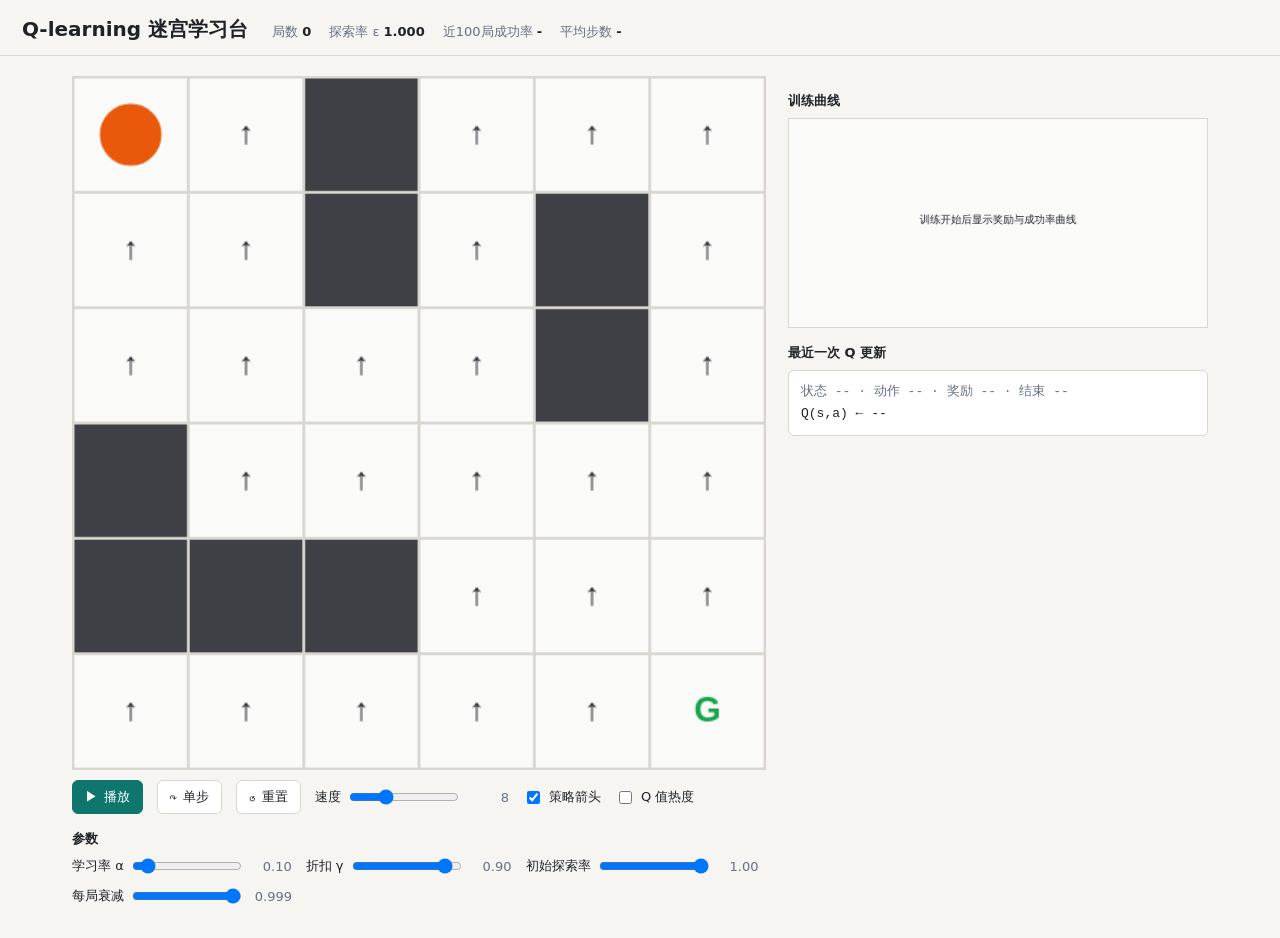
==== index.html @ a56f2b04 "网页文件移至根目录，准备发布GitHub Pages" ====
<!doctype html>
<html lang="zh-CN">
<head>
  <meta charset="utf-8">
  <meta name="viewport" content="width=device-width, initial-scale=1">
  <title>Q-learning 迷宫学习台</title>
  <link rel="stylesheet" href="style.css">
</head>
<body>
  <header class="topbar">
    <h1>Q-learning 迷宫学习台</h1>
    <div class="stats">
      <span>局数 <b id="statEpisode">0</b></span>
      <span>探索率 ε <b id="statEpsilon">1.000</b></span>
      <span>近100局成功率 <b id="statSuccess">-</b></span>
      <span>平均步数 <b id="statSteps">-</b></span>
    </div>
  </header>

  <main class="layout">
    <section class="stage" aria-label="迷宫训练区">
      <canvas id="maze" width="480" height="480" aria-label="迷宫与智能体位置">迷宫与智能体位置</canvas>
      <div class="controls">
        <button type="button" id="playBtn" class="btn btn-primary" aria-label="播放或暂停训练">
          <span aria-hidden="true" id="playIcon">▶</span><span id="playLabel">播放</span>
        </button>
        <button type="button" id="stepBtn" class="btn" aria-label="单步执行一次动作">
          <span aria-hidden="true">↷</span>单步
        </button>
        <button type="button" id="resetBtn" class="btn" aria-label="重置训练">
          <span aria-hidden="true">↺</span>重置
        </button>
        <label class="param">速度 <input type="range" id="speed" min="1" max="24" value="8"><span id="speedVal">8</span></label>
        <label class="check"><input type="checkbox" id="showPolicy" checked>策略箭头</label>
        <label class="check"><input type="checkbox" id="showQ">Q 值热度</label>
      </div>

      <h2 class="section-title">参数</h2>
      <div class="controls params">
        <label class="param">学习率 α <input type="range" id="alpha" min="0.01" max="1" step="0.01" value="0.1"><span id="alphaVal">0.10</span></label>
        <label class="param">折扣 γ <input type="range" id="gamma" min="0" max="0.99" step="0.01" value="0.9"><span id="gammaVal">0.90</span></label>
        <label class="param">初始探索率 <input type="range" id="epsilonStart" min="0.05" max="1" step="0.05" value="1"><span id="epsilonStartVal">1.00</span></label>
        <label class="param">每局衰减 <input type="range" id="epsilonDecay" min="0.9" max="1" step="0.001" value="0.999"><span id="epsilonDecayVal">0.999</span></label>
      </div>
    </section>

    <aside class="side" aria-label="学习曲线与更新信息">
      <h2 class="section-title">训练曲线</h2>
      <canvas id="curves" width="480" height="240" aria-label="奖励与成功率训练曲线">奖励与成功率训练曲线</canvas>
      <h2 class="section-title">最近一次 Q 更新</h2>
      <div class="formula-box">
        <div id="lastLine">状态 -- · 动作 -- · 奖励 -- · 结束 --</div>
        <div id="formulaLine">Q(s,a) ← --</div>
      </div>
    </aside>
  </main>

  <script src="app.js"></script>
</body>
</html>
---- style.css ----
:root {
  --bg: #f6f5f2;
  --surface: #ffffff;
  --ink: #1f2328;
  --muted: #667085;
  --line: #d9d6d0;
  --teal: #0f766e;
  --primary-fg: #ffffff;
  --blue: #2563eb;
  --green: #16a34a;
  --orange: #ea580c;
  --wall: #3f3f46;
  --free: #fafaf9;
}

@media (prefers-color-scheme: dark) {
  :root {
    --bg: #15171c;
    --surface: #1e2128;
    --ink: #e8eaed;
    --muted: #a0a7b2;
    --line: #3a3f49;
    --teal: #2dd4bf;
    --primary-fg: #04211f;
    --blue: #7aa2ff;
    --green: #4ade80;
    --orange: #fb923c;
    --wall: #272a31;
    --free: #1b1e24;
  }
}

* {
  box-sizing: border-box;
}

body {
  margin: 0;
  background: var(--bg);
  color: var(--ink);
  font-family: system-ui, "Microsoft YaHei", "PingFang SC", sans-serif;
}

.topbar {
  display: flex;
  flex-wrap: wrap;
  align-items: baseline;
  gap: 8px 24px;
  padding: 16px 22px 12px;
  border-bottom: 1px solid var(--line);
}

h1 {
  margin: 0;
  font-size: 20px;
  font-weight: 600;
}

.stats {
  display: flex;
  flex-wrap: wrap;
  gap: 6px 18px;
  font-size: 13px;
  color: var(--muted);
}

.stats b {
  color: var(--ink);
  font-weight: 600;
}

.layout {
  display: grid;
  grid-template-columns: minmax(0, 1fr) minmax(300px, 420px);
  gap: 22px;
  max-width: 1180px;
  margin: 0 auto;
  padding: 20px 22px 32px;
}

canvas {
  display: block;
  width: 100%;
  height: auto;
  border: 1px solid var(--line);
  background: var(--free);
}

#maze {
  aspect-ratio: 1 / 1;
}

#curves {
  aspect-ratio: 2 / 1;
}

.controls {
  display: flex;
  flex-wrap: wrap;
  align-items: center;
  gap: 10px 14px;
  margin-top: 10px;
}

.params {
  margin-top: 6px;
}

.btn {
  display: inline-flex;
  align-items: center;
  gap: 6px;
  padding: 7px 12px;
  border: 1px solid var(--line);
  border-radius: 6px;
  background: var(--surface);
  color: var(--ink);
  font-size: 13px;
  cursor: pointer;
}

.btn-primary {
  background: var(--teal);
  border-color: var(--teal);
  color: var(--primary-fg);
}

.param,
.check {
  display: inline-flex;
  align-items: center;
  gap: 6px;
  font-size: 13px;
  white-space: nowrap;
}

input[type="range"] {
  width: 110px;
}

.param span {
  color: var(--muted);
  font-variant-numeric: tabular-nums;
  min-width: 42px;
  text-align: right;
}

.section-title {
  font-size: 13px;
  font-weight: 600;
  margin: 16px 0 8px;
}

.formula-box {
  border: 1px solid var(--line);
  border-radius: 6px;
  background: var(--surface);
  padding: 10px 12px;
  font-family: ui-monospace, Consolas, monospace;
  font-size: 13px;
  line-height: 1.7;
}

.formula-box div:first-child {
  color: var(--muted);
}

.formula-box b {
  color: var(--teal);
}

@media (max-width: 860px) {
  .layout {
    grid-template-columns: 1fr;
  }
}
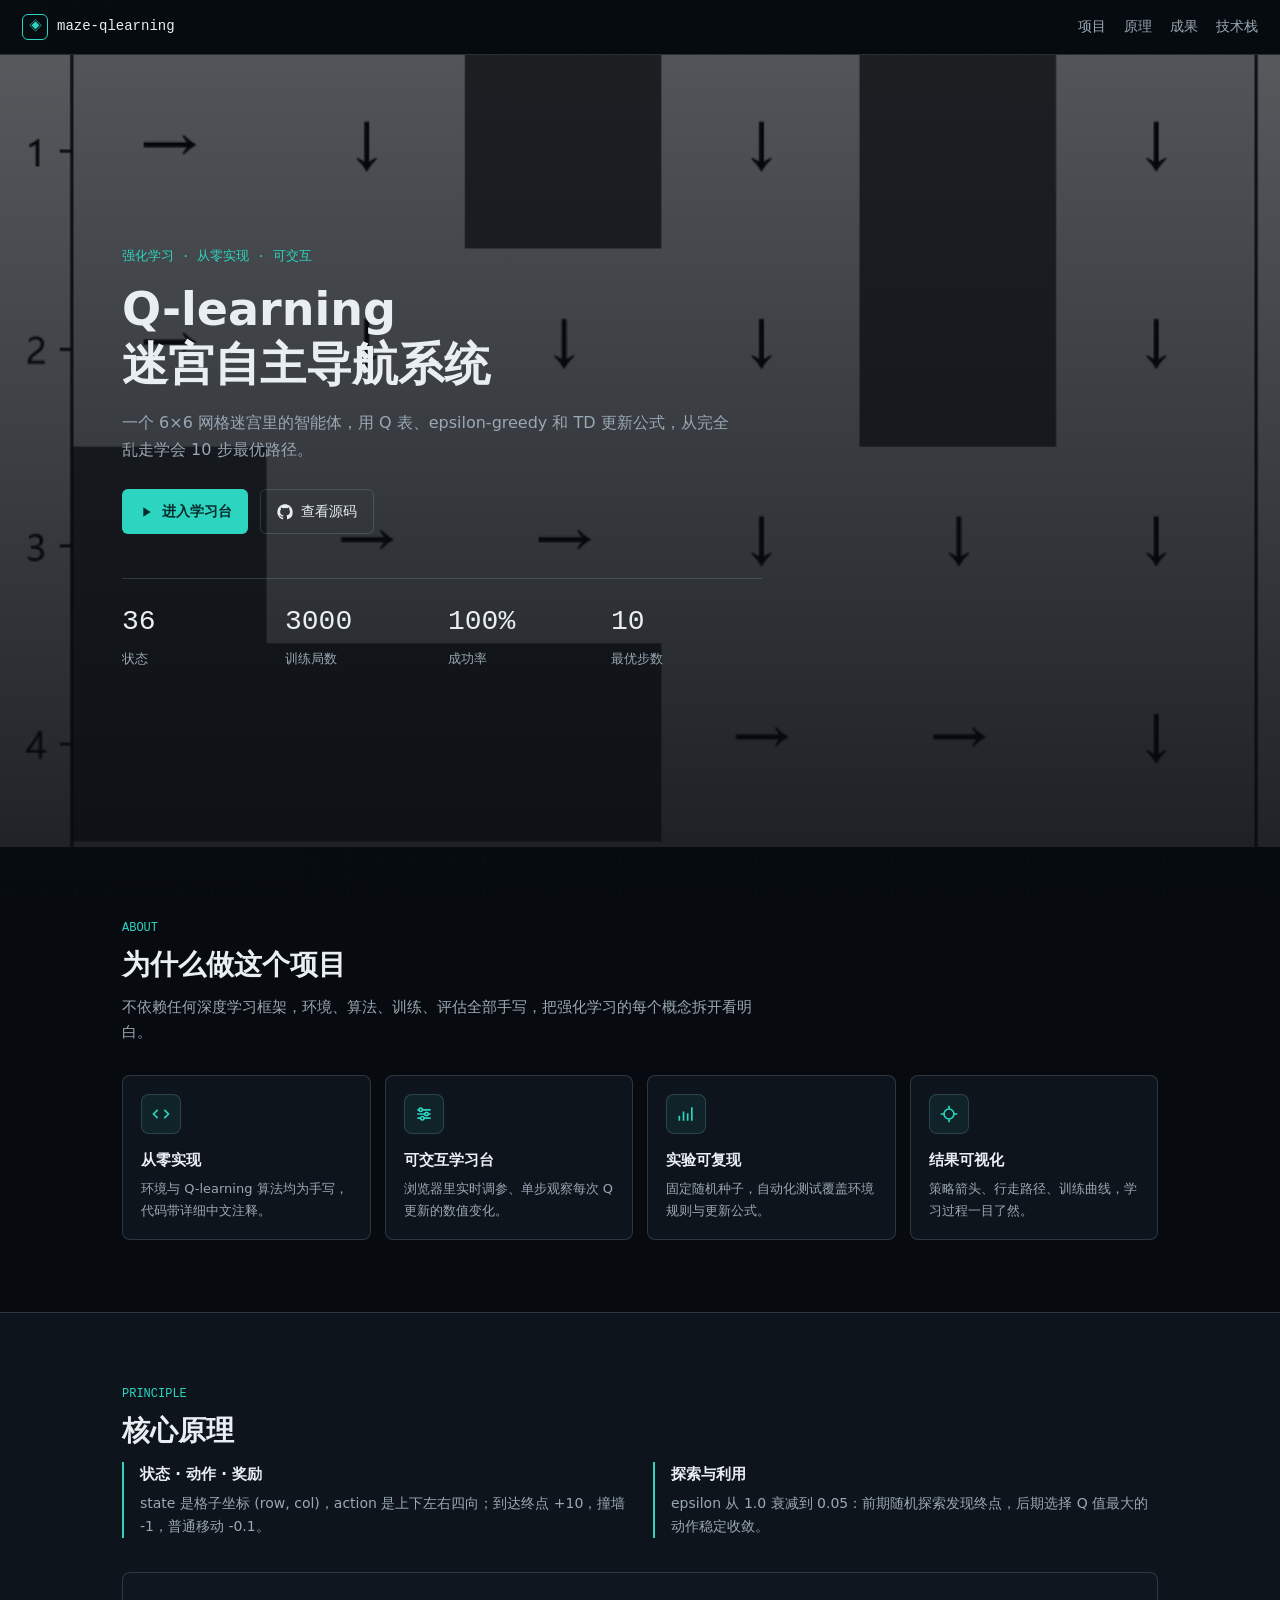
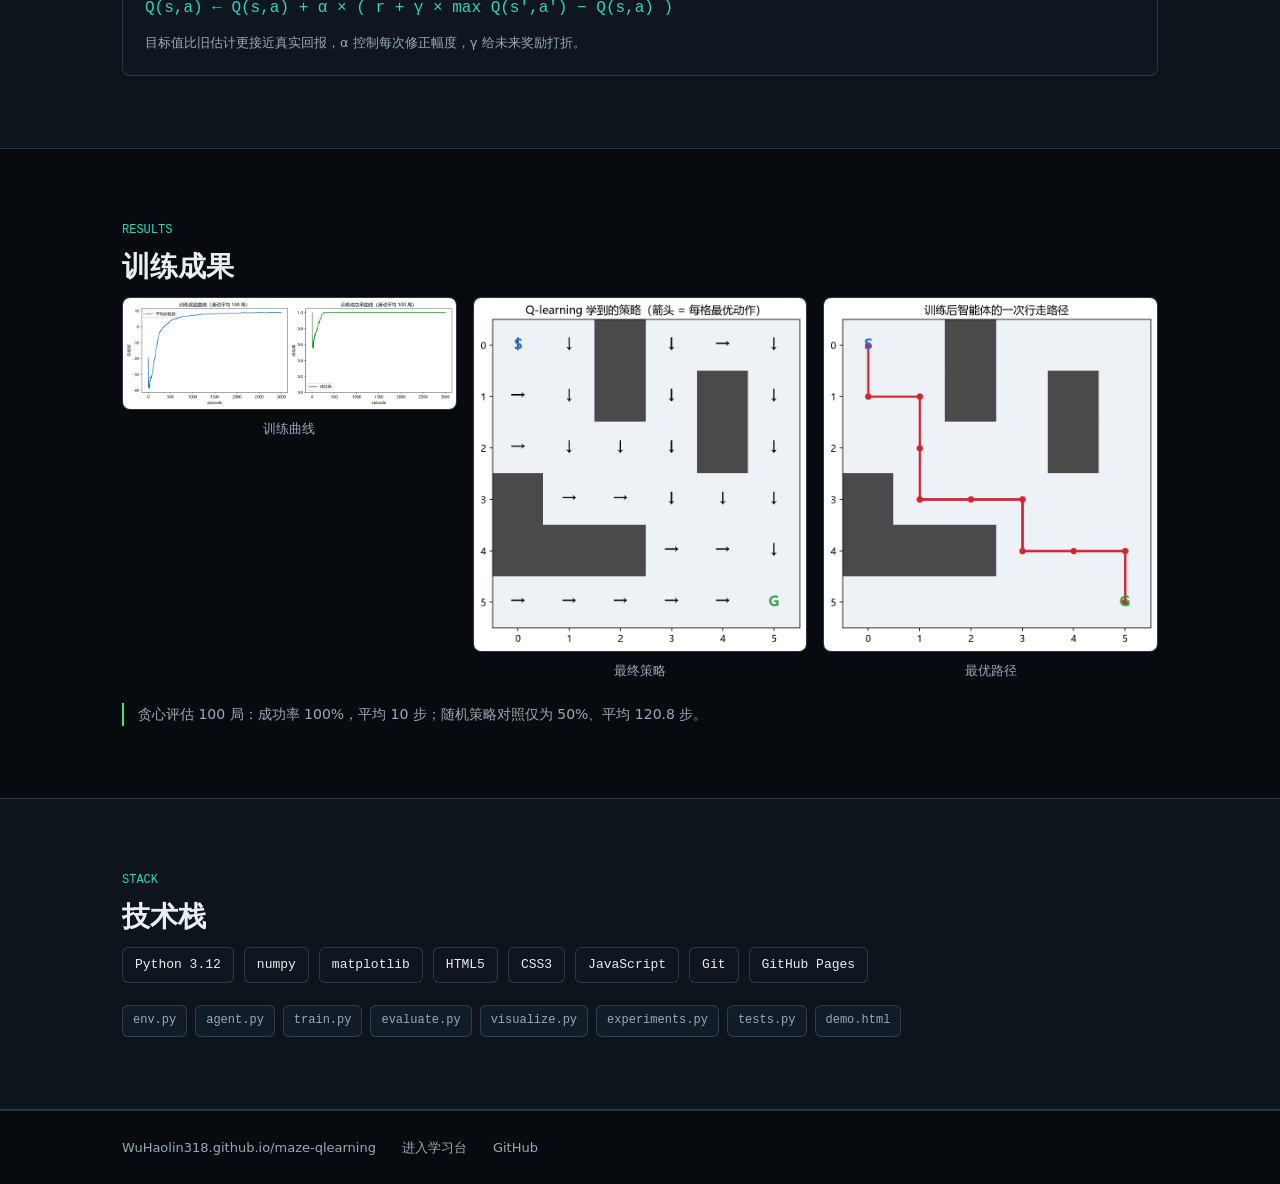
==== commit 897bc4e5: "新增科技风项目介绍首页，学习台移至demo" ====
--- a/index.html
+++ b/index.html
@@ -3,58 +3,162 @@
 <head>
   <meta charset="utf-8">
   <meta name="viewport" content="width=device-width, initial-scale=1">
-  <title>Q-learning 迷宫学习台</title>
-  <link rel="stylesheet" href="style.css">
+  <title>Q-learning 迷宫自主导航系统</title>
+  <meta name="description" content="一个从零实现的 Q-learning 迷宫自主导航项目：状态、动作、奖励、Q 表、epsilon-greedy、可视化与参数实验。">
+  <link rel="stylesheet" href="intro.css">
 </head>
 <body>
-  <header class="topbar">
-    <h1>Q-learning 迷宫学习台</h1>
-    <div class="stats">
-      <span>局数 <b id="statEpisode">0</b></span>
-      <span>探索率 ε <b id="statEpsilon">1.000</b></span>
-      <span>近100局成功率 <b id="statSuccess">-</b></span>
-      <span>平均步数 <b id="statSteps">-</b></span>
-    </div>
+  <canvas id="grid-bg" aria-hidden="true"></canvas>
+
+  <header class="site-head">
+    <a class="brand" href="index.html">
+      <span class="brand-mark" aria-hidden="true">◈</span>
+      <span>maze-qlearning</span>
+    </a>
+    <nav aria-label="页面导航">
+      <a href="#about">项目</a>
+      <a href="#principle">原理</a>
+      <a href="#results">成果</a>
+      <a href="#stack">技术栈</a>
+    </nav>
   </header>
 
-  <main class="layout">
-    <section class="stage" aria-label="迷宫训练区">
-      <canvas id="maze" width="480" height="480" aria-label="迷宫与智能体位置">迷宫与智能体位置</canvas>
-      <div class="controls">
-        <button type="button" id="playBtn" class="btn btn-primary" aria-label="播放或暂停训练">
-          <span aria-hidden="true" id="playIcon">▶</span><span id="playLabel">播放</span>
-        </button>
-        <button type="button" id="stepBtn" class="btn" aria-label="单步执行一次动作">
-          <span aria-hidden="true">↷</span>单步
-        </button>
-        <button type="button" id="resetBtn" class="btn" aria-label="重置训练">
-          <span aria-hidden="true">↺</span>重置
-        </button>
-        <label class="param">速度 <input type="range" id="speed" min="1" max="24" value="8"><span id="speedVal">8</span></label>
-        <label class="check"><input type="checkbox" id="showPolicy" checked>策略箭头</label>
-        <label class="check"><input type="checkbox" id="showQ">Q 值热度</label>
-      </div>
-
-      <h2 class="section-title">参数</h2>
-      <div class="controls params">
-        <label class="param">学习率 α <input type="range" id="alpha" min="0.01" max="1" step="0.01" value="0.1"><span id="alphaVal">0.10</span></label>
-        <label class="param">折扣 γ <input type="range" id="gamma" min="0" max="0.99" step="0.01" value="0.9"><span id="gammaVal">0.90</span></label>
-        <label class="param">初始探索率 <input type="range" id="epsilonStart" min="0.05" max="1" step="0.05" value="1"><span id="epsilonStartVal">1.00</span></label>
-        <label class="param">每局衰减 <input type="range" id="epsilonDecay" min="0.9" max="1" step="0.001" value="0.999"><span id="epsilonDecayVal">0.999</span></label>
+  <main>
+    <section class="hero" id="top">
+      <div class="hero-inner">
+        <p class="eyebrow">强化学习 · 从零实现 · 可交互</p>
+        <h1>Q-learning<br>迷宫自主导航系统</h1>
+        <p class="lead">一个 6×6 网格迷宫里的智能体，用 Q 表、epsilon-greedy 和 TD 更新公式，从完全乱走学会 10 步最优路径。</p>
+        <div class="cta-row">
+          <a class="btn btn-primary" href="demo.html">
+            <svg viewBox="0 0 24 24" fill="currentColor" aria-hidden="true"><path d="M8 5v14l11-7z"/></svg>
+            进入学习台
+          </a>
+          <a class="btn btn-ghost" href="https://github.com/WuHaolin318/maze-qlearning">
+            <svg viewBox="0 0 24 24" fill="currentColor" aria-hidden="true"><path d="M12 .5C5.65.5.5 5.65.5 12c0 5.08 3.29 9.39 7.86 10.91.58.11.79-.25.79-.56v-2.17c-3.2.7-3.87-1.36-3.87-1.36-.53-1.34-1.29-1.7-1.29-1.7-1.05-.72.08-.71.08-.71 1.16.08 1.77 1.19 1.77 1.19 1.03 1.77 2.7 1.26 3.36.96.1-.75.4-1.26.73-1.55-2.55-.29-5.23-1.28-5.23-5.68 0-1.26.45-2.29 1.19-3.1-.12-.29-.52-1.46.11-3.05 0 0 .97-.31 3.18 1.18a11.1 11.1 0 0 1 5.8 0c2.2-1.49 3.17-1.18 3.17-1.18.63 1.59.23 2.76.11 3.05.74.81 1.19 1.84 1.19 3.1 0 4.41-2.69 5.38-5.25 5.66.41.35.77 1.05.77 2.12v3.14c0 .31.21.68.8.56A10.52 10.52 0 0 0 23.5 12C23.5 5.65 18.35.5 12 .5z"/></svg>
+            查看源码
+          </a>
+        </div>
+        <div class="hero-stats" aria-label="项目关键数据">
+          <div><b data-count="36">0</b><span>状态</span></div>
+          <div><b data-count="3000">0</b><span>训练局数</span></div>
+          <div><b data-count="100" data-suffix="%">0</b><span>成功率</span></div>
+          <div><b data-count="10">0</b><span>最优步数</span></div>
+        </div>
       </div>
     </section>
 
-    <aside class="side" aria-label="学习曲线与更新信息">
-      <h2 class="section-title">训练曲线</h2>
-      <canvas id="curves" width="480" height="240" aria-label="奖励与成功率训练曲线">奖励与成功率训练曲线</canvas>
-      <h2 class="section-title">最近一次 Q 更新</h2>
-      <div class="formula-box">
-        <div id="lastLine">状态 -- · 动作 -- · 奖励 -- · 结束 --</div>
-        <div id="formulaLine">Q(s,a) ← --</div>
+    <section class="band" id="about">
+      <div class="container">
+        <p class="kicker">ABOUT</p>
+        <h2>为什么做这个项目</h2>
+        <p class="section-lead">不依赖任何深度学习框架，环境、算法、训练、评估全部手写，把强化学习的每个概念拆开看明白。</p>
+        <div class="feature-grid">
+          <article class="feature reveal">
+            <div class="feature-icon" aria-hidden="true">
+              <svg viewBox="0 0 24 24" fill="none" stroke="currentColor" stroke-width="2"><path d="m8 7-5 5 5 5M16 7l5 5-5 5"/></svg>
+            </div>
+            <h3>从零实现</h3>
+            <p>环境与 Q-learning 算法均为手写，代码带详细中文注释。</p>
+          </article>
+          <article class="feature reveal">
+            <div class="feature-icon" aria-hidden="true">
+              <svg viewBox="0 0 24 24" fill="none" stroke="currentColor" stroke-width="2"><path d="M4 7h16M4 12h16M4 17h16"/><circle cx="8" cy="7" r="2" fill="var(--bg)"/><circle cx="15" cy="12" r="2" fill="var(--bg)"/><circle cx="10" cy="17" r="2" fill="var(--bg)"/></svg>
+            </div>
+            <h3>可交互学习台</h3>
+            <p>浏览器里实时调参、单步观察每次 Q 更新的数值变化。</p>
+          </article>
+          <article class="feature reveal">
+            <div class="feature-icon" aria-hidden="true">
+              <svg viewBox="0 0 24 24" fill="none" stroke="currentColor" stroke-width="2"><path d="M4 20v-6M9 20V9M14 20v-9M19 20V4"/></svg>
+            </div>
+            <h3>实验可复现</h3>
+            <p>固定随机种子，自动化测试覆盖环境规则与更新公式。</p>
+          </article>
+          <article class="feature reveal">
+            <div class="feature-icon" aria-hidden="true">
+              <svg viewBox="0 0 24 24" fill="none" stroke="currentColor" stroke-width="2"><path d="M12 2v4M12 18v4M2 12h4M18 12h4M12 6a6 6 0 0 0 0 12 6 6 0 0 0 0-12z"/></svg>
+            </div>
+            <h3>结果可视化</h3>
+            <p>策略箭头、行走路径、训练曲线，学习过程一目了然。</p>
+          </article>
+        </div>
       </div>
-    </aside>
+    </section>
+
+    <section class="band band-alt" id="principle">
+      <div class="container">
+        <p class="kicker">PRINCIPLE</p>
+        <h2>核心原理</h2>
+        <div class="principle-grid">
+          <div class="principle reveal">
+            <h3>状态 · 动作 · 奖励</h3>
+            <p>state 是格子坐标 (row, col)，action 是上下左右四向；到达终点 +10，撞墙 -1，普通移动 -0.1。</p>
+          </div>
+          <div class="principle reveal">
+            <h3>探索与利用</h3>
+            <p>epsilon 从 1.0 衰减到 0.05：前期随机探索发现终点，后期选择 Q 值最大的动作稳定收敛。</p>
+          </div>
+        </div>
+        <div class="formula reveal" aria-label="Q 值更新公式">
+          <code>Q(s,a) ← Q(s,a) + α × ( r + γ × max Q(s′,a′) − Q(s,a) )</code>
+          <p>目标值比旧估计更接近真实回报，α 控制每次修正幅度，γ 给未来奖励打折。</p>
+        </div>
+      </div>
+    </section>
+
+    <section class="band" id="results">
+      <div class="container">
+        <p class="kicker">RESULTS</p>
+        <h2>训练成果</h2>
+        <div class="gallery">
+          <figure class="reveal">
+            <img src="results/training_curves.png" alt="训练奖励与成功率曲线">
+            <figcaption>训练曲线</figcaption>
+          </figure>
+          <figure class="reveal">
+            <img src="results/policy.png" alt="最终策略箭头图">
+            <figcaption>最终策略</figcaption>
+          </figure>
+          <figure class="reveal">
+            <img src="results/path.png" alt="智能体行走路径">
+            <figcaption>最优路径</figcaption>
+          </figure>
+        </div>
+        <p class="gallery-note">贪心评估 100 局：成功率 100%，平均 10 步；随机策略对照仅为 50%、平均 120.8 步。</p>
+      </div>
+    </section>
+
+    <section class="band band-alt" id="stack">
+      <div class="container">
+        <p class="kicker">STACK</p>
+        <h2>技术栈</h2>
+        <div class="chips">
+          <span>Python 3.12</span>
+          <span>numpy</span>
+          <span>matplotlib</span>
+          <span>HTML5</span>
+          <span>CSS3</span>
+          <span>JavaScript</span>
+          <span>Git</span>
+          <span>GitHub Pages</span>
+        </div>
+        <div class="file-list" aria-label="项目文件结构">
+          <code>env.py</code><code>agent.py</code><code>train.py</code><code>evaluate.py</code>
+          <code>visualize.py</code><code>experiments.py</code><code>tests.py</code><code>demo.html</code>
+        </div>
+      </div>
+    </section>
   </main>
 
-  <script src="app.js"></script>
+  <footer class="site-foot">
+    <div class="container">
+      <a href="https://WuHaolin318.github.io/maze-qlearning/">WuHaolin318.github.io/maze-qlearning</a>
+      <a href="demo.html">进入学习台</a>
+      <a href="https://github.com/WuHaolin318/maze-qlearning">GitHub</a>
+    </div>
+  </footer>
+
+  <script src="intro.js"></script>
 </body>
 </html>
--- a/intro.css
+++ b/intro.css
@@ -0,0 +1,487 @@
+:root {
+  --bg: #070b10;
+  --bg-soft: #0d141b;
+  --panel: rgba(17, 24, 32, 0.78);
+  --ink: #e9eef3;
+  --muted: #9aa8b4;
+  --line: rgba(148, 184, 208, 0.22);
+  --teal: #2dd4bf;
+  --blue: #5aa2ff;
+  --green: #4ade80;
+  --orange: #ffa04d;
+  --mono: ui-monospace, "Cascadia Code", Consolas, monospace;
+}
+
+* {
+  box-sizing: border-box;
+}
+
+html {
+  scroll-behavior: smooth;
+}
+
+body {
+  margin: 0;
+  background: var(--bg);
+  color: var(--ink);
+  font-family: system-ui, "Microsoft YaHei", "PingFang SC", sans-serif;
+  line-height: 1.65;
+}
+
+#grid-bg {
+  position: fixed;
+  inset: 0;
+  z-index: -2;
+  width: 100%;
+  height: 100%;
+  opacity: 0.9;
+}
+
+body::before {
+  content: "";
+  position: fixed;
+  inset: 0;
+  z-index: -1;
+  background:
+    linear-gradient(180deg, rgba(7, 11, 16, 0.35), rgba(7, 11, 16, 0.92)),
+    linear-gradient(90deg, rgba(45, 212, 191, 0.05), transparent 40%);
+  pointer-events: none;
+}
+
+.site-head {
+  position: sticky;
+  top: 0;
+  z-index: 10;
+  display: flex;
+  align-items: center;
+  justify-content: space-between;
+  gap: 12px;
+  padding: 14px 22px;
+  border-bottom: 1px solid var(--line);
+  background: rgba(7, 11, 16, 0.82);
+  backdrop-filter: blur(10px);
+}
+
+.brand {
+  display: inline-flex;
+  align-items: center;
+  gap: 9px;
+  color: var(--ink);
+  text-decoration: none;
+  font-family: var(--mono);
+  font-size: 14px;
+}
+
+.brand-mark {
+  display: inline-flex;
+  align-items: center;
+  justify-content: center;
+  width: 26px;
+  height: 26px;
+  border: 1px solid var(--teal);
+  border-radius: 6px;
+  color: var(--teal);
+  font-size: 13px;
+}
+
+.site-head nav {
+  display: flex;
+  flex-wrap: wrap;
+  gap: 4px 18px;
+}
+
+.site-head nav a {
+  color: var(--muted);
+  text-decoration: none;
+  font-size: 14px;
+}
+
+.site-head nav a:hover {
+  color: var(--teal);
+}
+
+.hero {
+  position: relative;
+  min-height: 88vh;
+  display: flex;
+  align-items: center;
+  overflow: hidden;
+  background-image:
+    linear-gradient(180deg, rgba(7, 11, 16, 0.68), rgba(7, 11, 16, 0.9)),
+    url("results/policy.png");
+  background-size: cover;
+  background-position: center;
+}
+
+.hero-inner {
+  position: relative;
+  z-index: 1;
+  width: min(1080px, 100%);
+  margin: 0 auto;
+  padding: 72px 22px 56px;
+}
+
+.eyebrow {
+  margin: 0 0 14px;
+  font-family: var(--mono);
+  font-size: 13px;
+  color: var(--teal);
+}
+
+h1 {
+  margin: 0;
+  font-size: 46px;
+  line-height: 1.2;
+  font-weight: 600;
+}
+
+.lead {
+  max-width: 620px;
+  margin: 18px 0 26px;
+  font-size: 16px;
+  color: var(--muted);
+}
+
+.cta-row {
+  display: flex;
+  flex-wrap: wrap;
+  gap: 12px;
+}
+
+.btn {
+  display: inline-flex;
+  align-items: center;
+  gap: 8px;
+  padding: 10px 16px;
+  border-radius: 6px;
+  font-size: 14px;
+  text-decoration: none;
+}
+
+.btn svg {
+  width: 16px;
+  height: 16px;
+}
+
+.btn-primary {
+  background: var(--teal);
+  color: #062b2a;
+  font-weight: 600;
+}
+
+.btn-primary:hover {
+  filter: brightness(1.08);
+}
+
+.btn-ghost {
+  border: 1px solid var(--line);
+  color: var(--ink);
+}
+
+.btn-ghost:hover {
+  border-color: var(--teal);
+  color: var(--teal);
+}
+
+.hero-stats {
+  display: grid;
+  grid-template-columns: repeat(4, minmax(90px, 1fr));
+  gap: 12px;
+  max-width: 640px;
+  margin-top: 44px;
+  padding-top: 20px;
+  border-top: 1px solid var(--line);
+}
+
+.hero-stats b {
+  display: block;
+  font-family: var(--mono);
+  font-size: 28px;
+  font-weight: 500;
+  color: var(--ink);
+}
+
+.hero-stats span {
+  font-size: 13px;
+  color: var(--muted);
+}
+
+.container {
+  width: min(1080px, 100%);
+  margin: 0 auto;
+  padding: 0 22px;
+}
+
+.band {
+  padding: 72px 0;
+}
+
+.band-alt {
+  background: var(--bg-soft);
+  border-top: 1px solid var(--line);
+  border-bottom: 1px solid var(--line);
+}
+
+.kicker {
+  margin: 0 0 8px;
+  font-family: var(--mono);
+  font-size: 12px;
+  color: var(--teal);
+}
+
+h2 {
+  margin: 0 0 12px;
+  font-size: 28px;
+  line-height: 1.3;
+  font-weight: 600;
+}
+
+.section-lead {
+  max-width: 640px;
+  margin: 0 0 30px;
+  font-size: 15px;
+  color: var(--muted);
+}
+
+.feature-grid {
+  display: grid;
+  grid-template-columns: repeat(4, 1fr);
+  gap: 14px;
+}
+
+.feature {
+  border: 1px solid var(--line);
+  border-radius: 8px;
+  background: var(--panel);
+  padding: 18px;
+  transition: border-color 0.2s ease, transform 0.2s ease;
+}
+
+.feature:hover {
+  border-color: var(--teal);
+  transform: translateY(-3px);
+}
+
+.feature-icon {
+  display: flex;
+  align-items: center;
+  justify-content: center;
+  width: 40px;
+  height: 40px;
+  margin-bottom: 14px;
+  border: 1px solid var(--line);
+  border-radius: 8px;
+  color: var(--teal);
+  background: rgba(45, 212, 191, 0.08);
+}
+
+.feature-icon svg {
+  width: 20px;
+  height: 20px;
+}
+
+.feature h3 {
+  margin: 0 0 6px;
+  font-size: 15px;
+  font-weight: 600;
+}
+
+.feature p {
+  margin: 0;
+  font-size: 13px;
+  color: var(--muted);
+}
+
+.principle-grid {
+  display: grid;
+  grid-template-columns: 1fr 1fr;
+  gap: 26px;
+}
+
+.principle {
+  padding-left: 16px;
+  border-left: 2px solid var(--teal);
+}
+
+.principle h3 {
+  margin: 0 0 6px;
+  font-size: 15px;
+  font-weight: 600;
+}
+
+.principle p {
+  margin: 0;
+  font-size: 14px;
+  color: var(--muted);
+}
+
+.formula {
+  margin-top: 34px;
+  padding: 22px;
+  border: 1px solid var(--line);
+  border-radius: 8px;
+  background: var(--panel);
+}
+
+.formula code {
+  display: block;
+  font-family: var(--mono);
+  font-size: 16px;
+  color: var(--teal);
+  overflow-x: auto;
+}
+
+.formula p {
+  margin: 10px 0 0;
+  font-size: 13px;
+  color: var(--muted);
+}
+
+.gallery {
+  display: grid;
+  grid-template-columns: repeat(3, 1fr);
+  gap: 16px;
+  align-items: start;
+}
+
+.gallery figure {
+  margin: 0;
+}
+
+.gallery img {
+  display: block;
+  width: 100%;
+  height: auto;
+  border: 1px solid var(--line);
+  border-radius: 8px;
+  background: var(--panel);
+}
+
+.gallery figcaption {
+  margin-top: 8px;
+  font-size: 13px;
+  color: var(--muted);
+  text-align: center;
+}
+
+.gallery-note {
+  margin: 22px 0 0;
+  padding-left: 14px;
+  border-left: 2px solid var(--green);
+  font-size: 14px;
+  color: var(--muted);
+}
+
+.chips {
+  display: flex;
+  flex-wrap: wrap;
+  gap: 10px;
+  margin-bottom: 22px;
+}
+
+.chips span {
+  padding: 6px 12px;
+  border: 1px solid var(--line);
+  border-radius: 6px;
+  font-family: var(--mono);
+  font-size: 13px;
+  color: var(--ink);
+  background: var(--panel);
+}
+
+.file-list {
+  display: flex;
+  flex-wrap: wrap;
+  gap: 8px;
+}
+
+.file-list code {
+  padding: 5px 10px;
+  border: 1px solid var(--line);
+  border-radius: 6px;
+  font-family: var(--mono);
+  font-size: 12px;
+  color: var(--muted);
+  background: rgba(90, 162, 255, 0.06);
+}
+
+.site-foot {
+  border-top: 1px solid var(--line);
+  padding: 26px 0;
+}
+
+.site-foot .container {
+  display: flex;
+  flex-wrap: wrap;
+  gap: 10px 26px;
+}
+
+.site-foot a {
+  color: var(--muted);
+  text-decoration: none;
+  font-size: 13px;
+}
+
+.site-foot a:hover {
+  color: var(--teal);
+}
+
+.reveal {
+  opacity: 0;
+  transform: translateY(14px);
+  transition: opacity 0.55s ease, transform 0.55s ease;
+}
+
+.reveal.visible {
+  opacity: 1;
+  transform: none;
+}
+
+@media (max-width: 1024px) {
+  .feature-grid {
+    grid-template-columns: repeat(2, 1fr);
+  }
+}
+
+@media (max-width: 860px) {
+  .site-head {
+    align-items: flex-start;
+    flex-direction: column;
+  }
+
+  .hero {
+    min-height: 0;
+  }
+
+  h1 {
+    font-size: 36px;
+  }
+
+  .hero-stats {
+    grid-template-columns: repeat(2, 1fr);
+  }
+
+  .principle-grid {
+    grid-template-columns: 1fr;
+  }
+
+  .gallery {
+    grid-template-columns: 1fr;
+  }
+}
+
+@media (prefers-reduced-motion: reduce) {
+  html {
+    scroll-behavior: auto;
+  }
+
+  .reveal {
+    opacity: 1;
+    transform: none;
+    transition: none;
+  }
+
+  .feature:hover {
+    transform: none;
+  }
+}
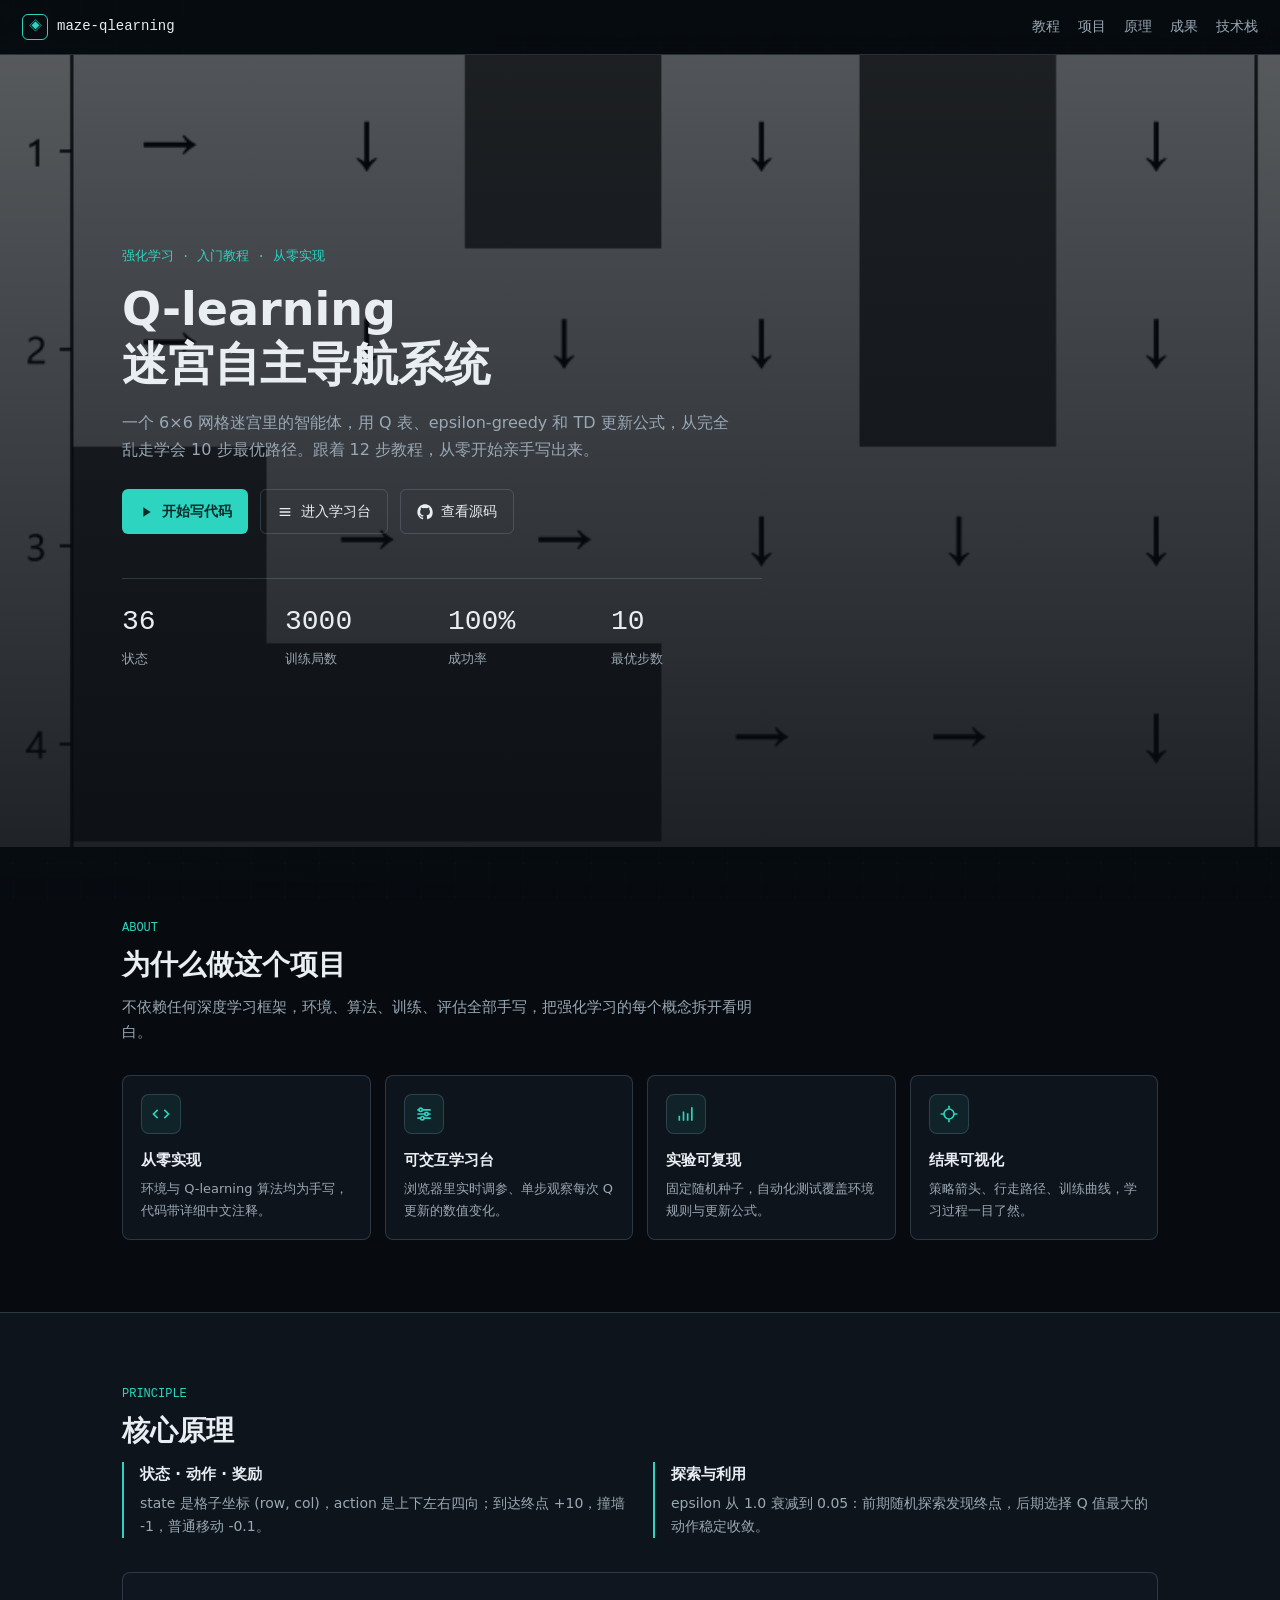
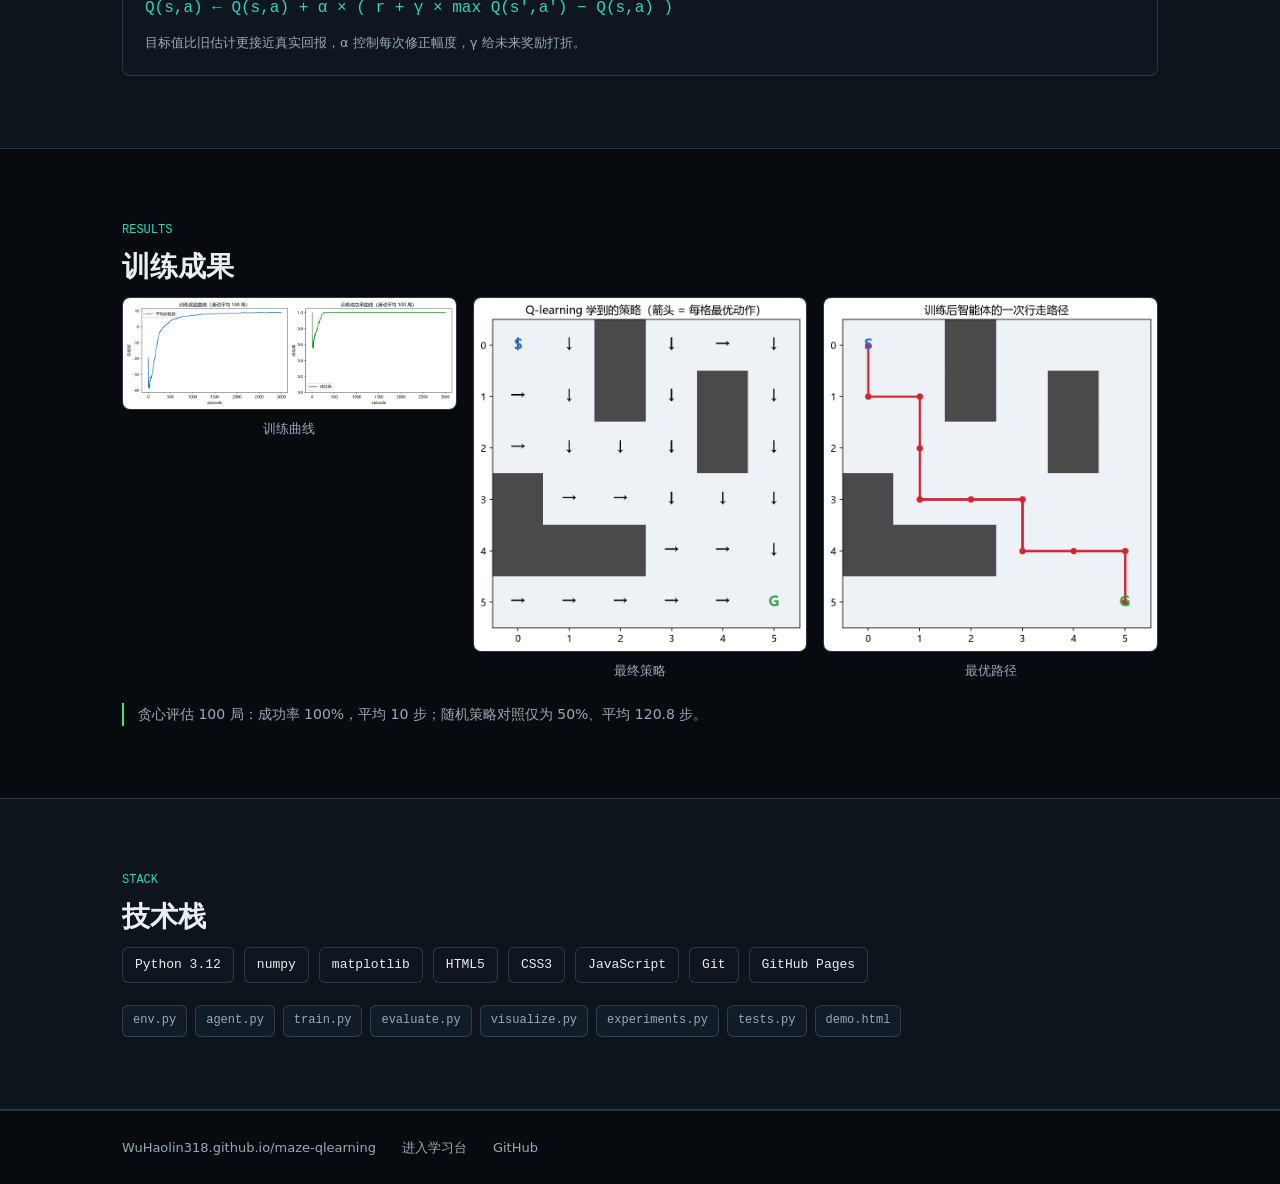
==== commit a45e847f: "新增12步学习教程页，首页改为教程入口" ====
--- a/index.html
+++ b/index.html
@@ -16,6 +16,7 @@
       <span>maze-qlearning</span>
     </a>
     <nav aria-label="页面导航">
+      <a href="tutorial.html">教程</a>
       <a href="#about">项目</a>
       <a href="#principle">原理</a>
       <a href="#results">成果</a>
@@ -26,12 +27,16 @@
   <main>
     <section class="hero" id="top">
       <div class="hero-inner">
-        <p class="eyebrow">强化学习 · 从零实现 · 可交互</p>
+        <p class="eyebrow">强化学习 · 入门教程 · 从零实现</p>
         <h1>Q-learning<br>迷宫自主导航系统</h1>
-        <p class="lead">一个 6×6 网格迷宫里的智能体，用 Q 表、epsilon-greedy 和 TD 更新公式，从完全乱走学会 10 步最优路径。</p>
+        <p class="lead">一个 6×6 网格迷宫里的智能体，用 Q 表、epsilon-greedy 和 TD 更新公式，从完全乱走学会 10 步最优路径。跟着 12 步教程，从零开始亲手写出来。</p>
         <div class="cta-row">
-          <a class="btn btn-primary" href="demo.html">
+          <a class="btn btn-primary" href="tutorial.html">
             <svg viewBox="0 0 24 24" fill="currentColor" aria-hidden="true"><path d="M8 5v14l11-7z"/></svg>
+            开始写代码
+          </a>
+          <a class="btn btn-ghost" href="demo.html">
+            <svg viewBox="0 0 24 24" fill="none" stroke="currentColor" stroke-width="2"><path d="M4 7h16M4 12h16M4 17h16"/></svg>
             进入学习台
           </a>
           <a class="btn btn-ghost" href="https://github.com/WuHaolin318/maze-qlearning">
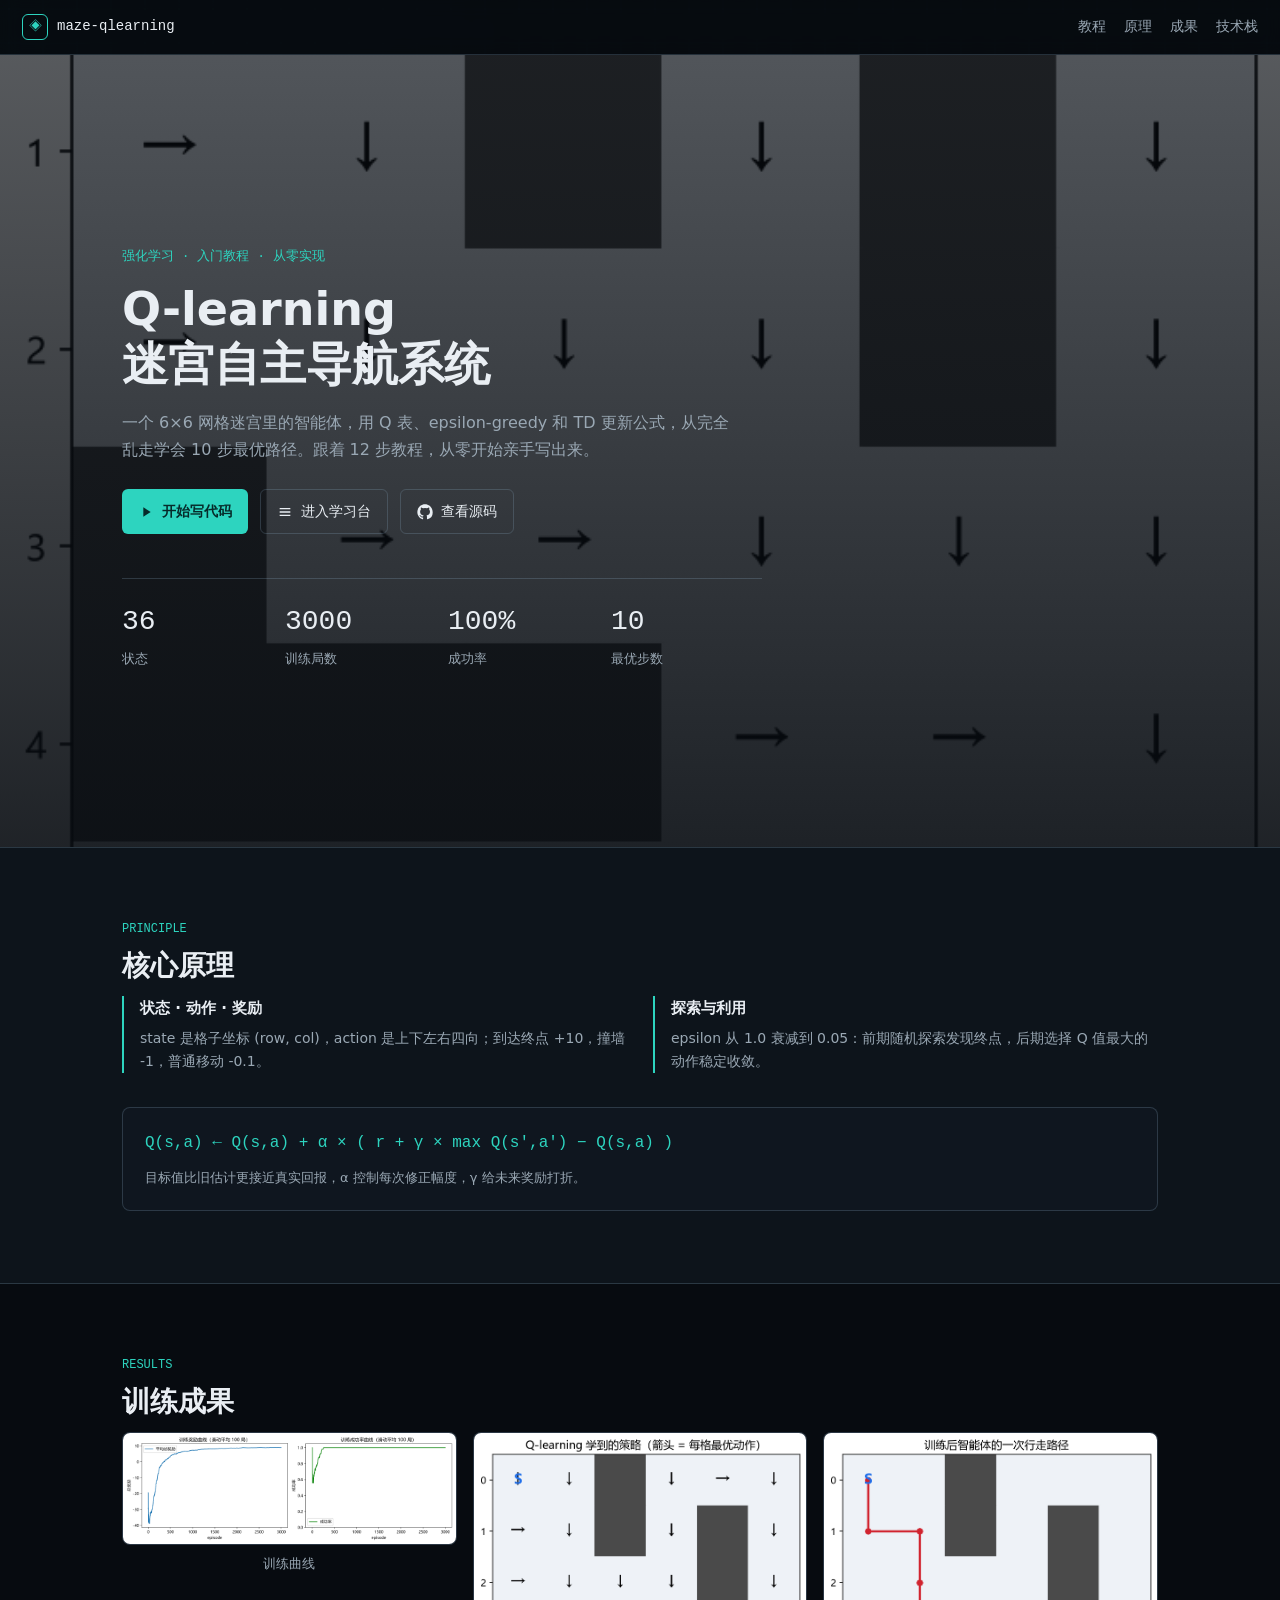
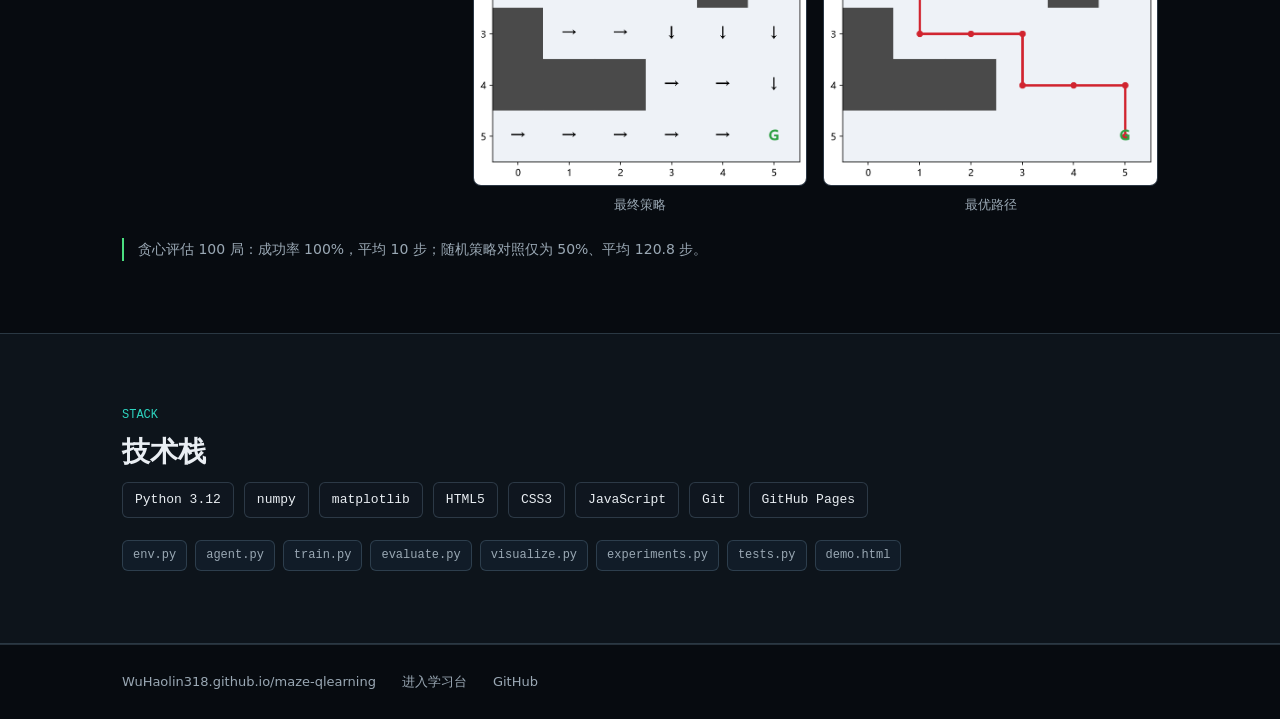
==== commit 6126560f: "删除首页为什么做这个项目板块" ====
--- a/index.html
+++ b/index.html
@@ -17,7 +17,6 @@
     </a>
     <nav aria-label="页面导航">
       <a href="tutorial.html">教程</a>
-      <a href="#about">项目</a>
       <a href="#principle">原理</a>
       <a href="#results">成果</a>
       <a href="#stack">技术栈</a>
@@ -49,44 +48,6 @@
           <div><b data-count="3000">0</b><span>训练局数</span></div>
           <div><b data-count="100" data-suffix="%">0</b><span>成功率</span></div>
           <div><b data-count="10">0</b><span>最优步数</span></div>
-        </div>
-      </div>
-    </section>
-
-    <section class="band" id="about">
-      <div class="container">
-        <p class="kicker">ABOUT</p>
-        <h2>为什么做这个项目</h2>
-        <p class="section-lead">不依赖任何深度学习框架，环境、算法、训练、评估全部手写，把强化学习的每个概念拆开看明白。</p>
-        <div class="feature-grid">
-          <article class="feature reveal">
-            <div class="feature-icon" aria-hidden="true">
-              <svg viewBox="0 0 24 24" fill="none" stroke="currentColor" stroke-width="2"><path d="m8 7-5 5 5 5M16 7l5 5-5 5"/></svg>
-            </div>
-            <h3>从零实现</h3>
-            <p>环境与 Q-learning 算法均为手写，代码带详细中文注释。</p>
-          </article>
-          <article class="feature reveal">
-            <div class="feature-icon" aria-hidden="true">
-              <svg viewBox="0 0 24 24" fill="none" stroke="currentColor" stroke-width="2"><path d="M4 7h16M4 12h16M4 17h16"/><circle cx="8" cy="7" r="2" fill="var(--bg)"/><circle cx="15" cy="12" r="2" fill="var(--bg)"/><circle cx="10" cy="17" r="2" fill="var(--bg)"/></svg>
-            </div>
-            <h3>可交互学习台</h3>
-            <p>浏览器里实时调参、单步观察每次 Q 更新的数值变化。</p>
-          </article>
-          <article class="feature reveal">
-            <div class="feature-icon" aria-hidden="true">
-              <svg viewBox="0 0 24 24" fill="none" stroke="currentColor" stroke-width="2"><path d="M4 20v-6M9 20V9M14 20v-9M19 20V4"/></svg>
-            </div>
-            <h3>实验可复现</h3>
-            <p>固定随机种子，自动化测试覆盖环境规则与更新公式。</p>
-          </article>
-          <article class="feature reveal">
-            <div class="feature-icon" aria-hidden="true">
-              <svg viewBox="0 0 24 24" fill="none" stroke="currentColor" stroke-width="2"><path d="M12 2v4M12 18v4M2 12h4M18 12h4M12 6a6 6 0 0 0 0 12 6 6 0 0 0 0-12z"/></svg>
-            </div>
-            <h3>结果可视化</h3>
-            <p>策略箭头、行走路径、训练曲线，学习过程一目了然。</p>
-          </article>
         </div>
       </div>
     </section>
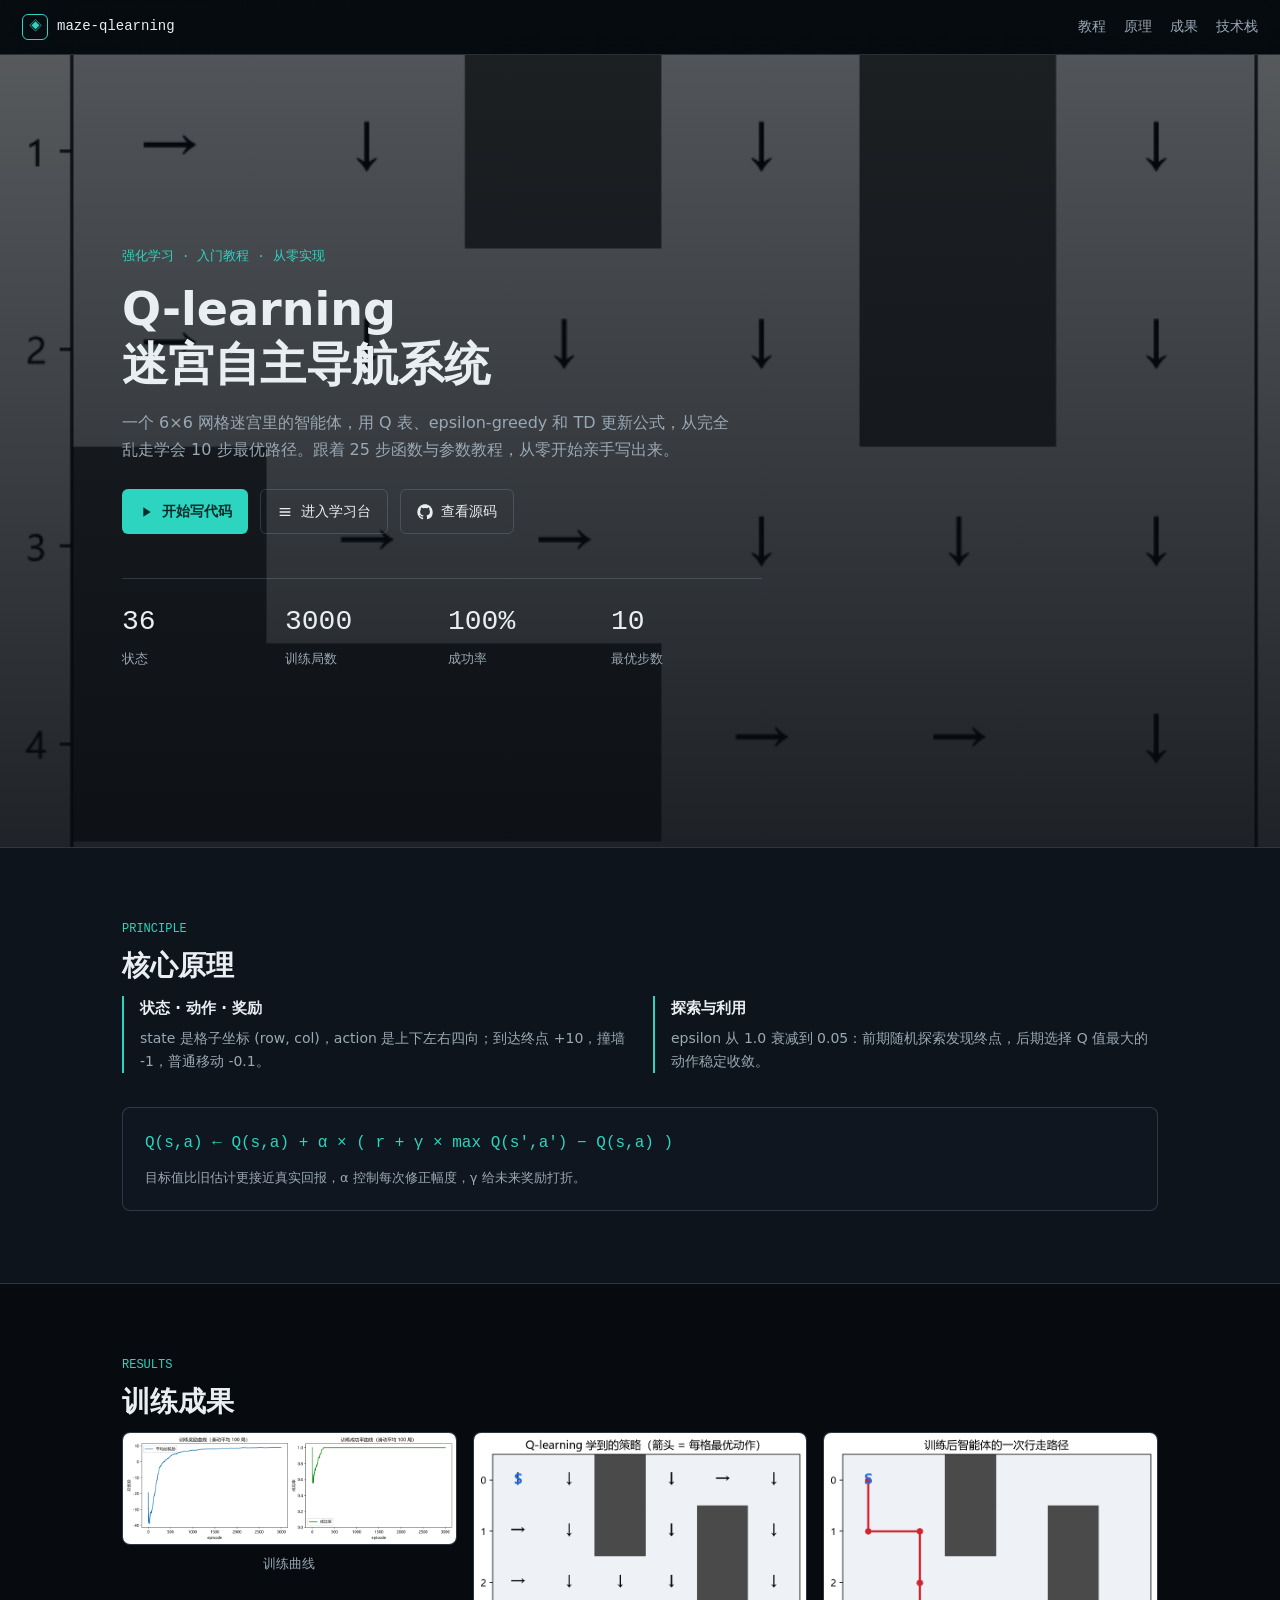
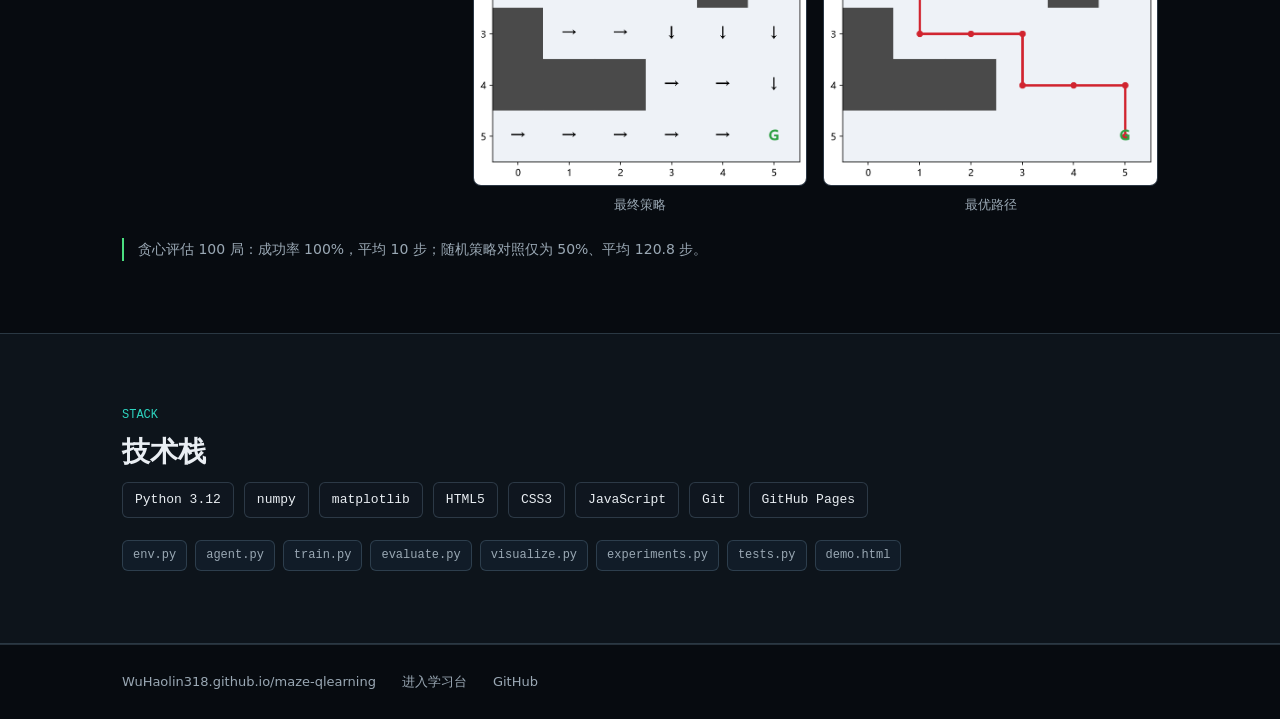
==== commit 9c239dec: "教程重构为25步函数与参数课，补地图动作奖励训练参数讲解" ====
--- a/index.html
+++ b/index.html
@@ -28,7 +28,7 @@
       <div class="hero-inner">
         <p class="eyebrow">强化学习 · 入门教程 · 从零实现</p>
         <h1>Q-learning<br>迷宫自主导航系统</h1>
-        <p class="lead">一个 6×6 网格迷宫里的智能体，用 Q 表、epsilon-greedy 和 TD 更新公式，从完全乱走学会 10 步最优路径。跟着 12 步教程，从零开始亲手写出来。</p>
+        <p class="lead">一个 6×6 网格迷宫里的智能体，用 Q 表、epsilon-greedy 和 TD 更新公式，从完全乱走学会 10 步最优路径。跟着 25 步函数与参数教程，从零开始亲手写出来。</p>
         <div class="cta-row">
           <a class="btn btn-primary" href="tutorial.html">
             <svg viewBox="0 0 24 24" fill="currentColor" aria-hidden="true"><path d="M8 5v14l11-7z"/></svg>
